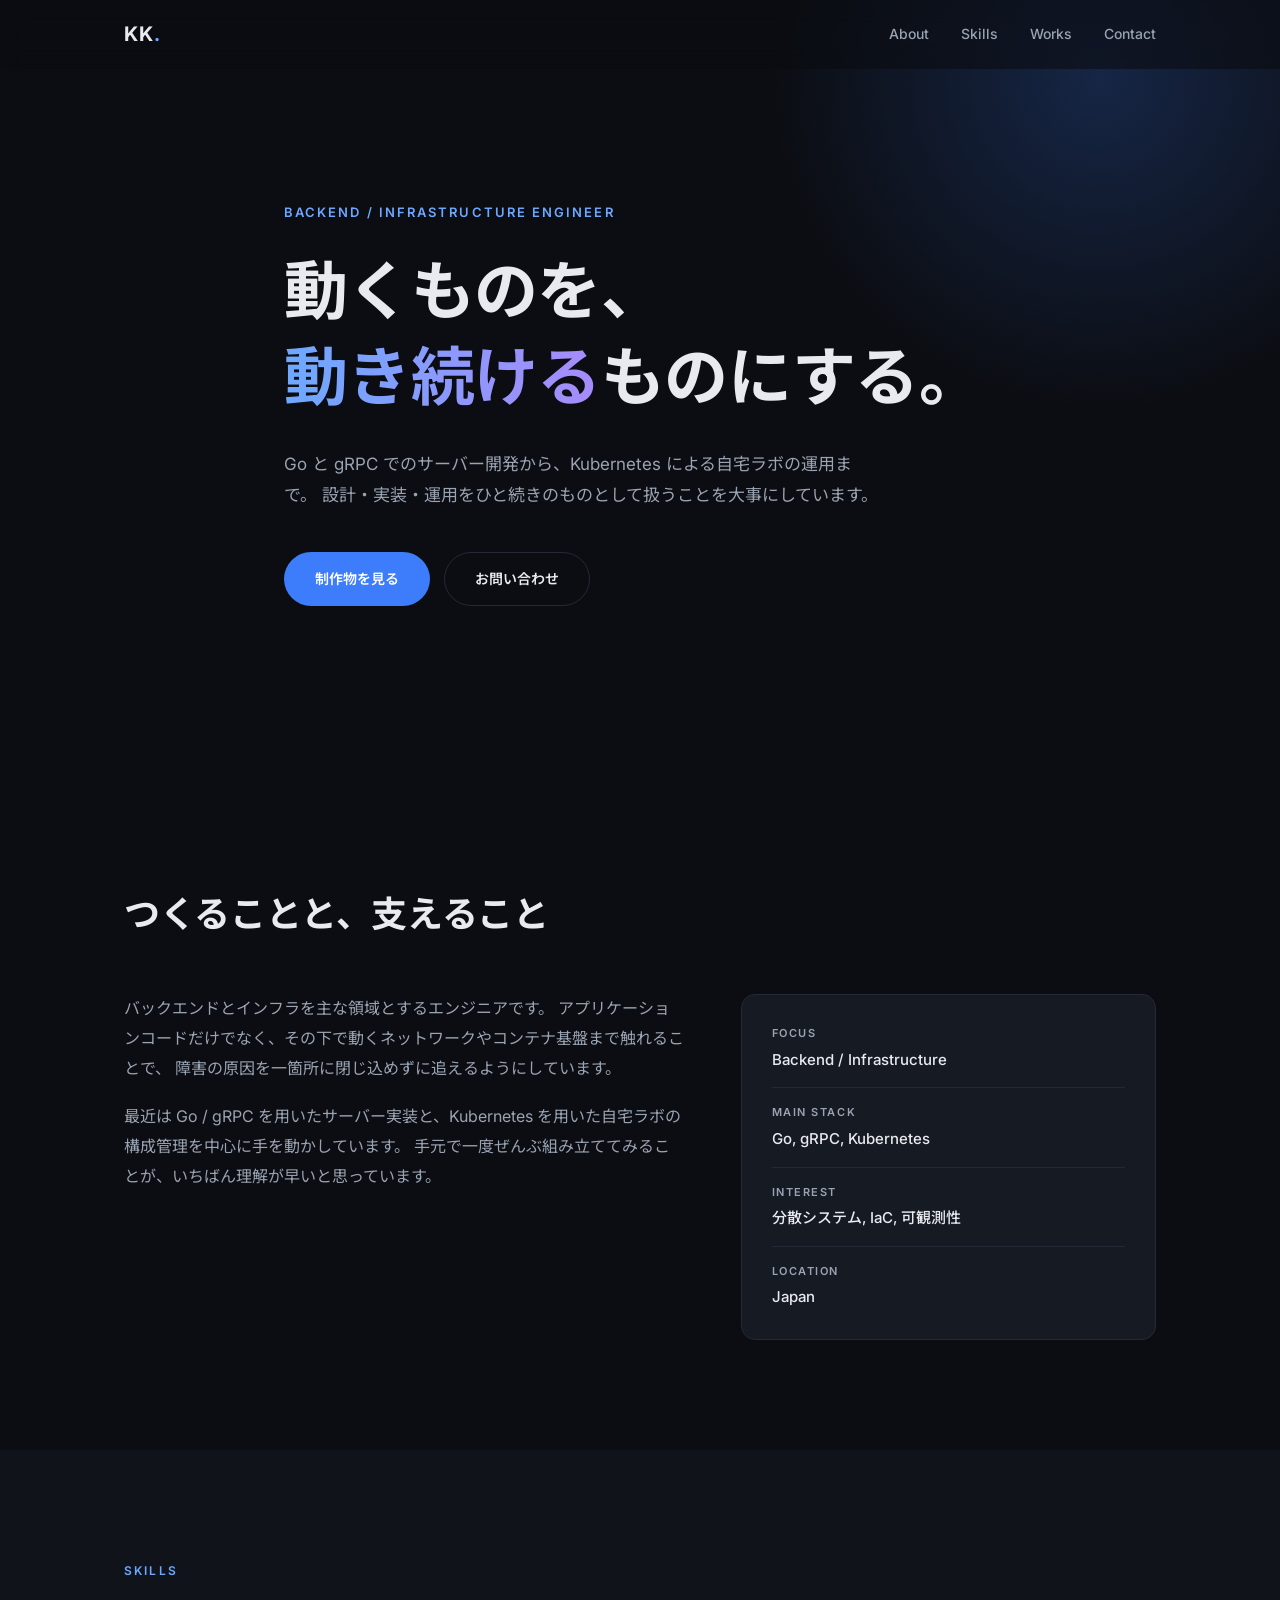
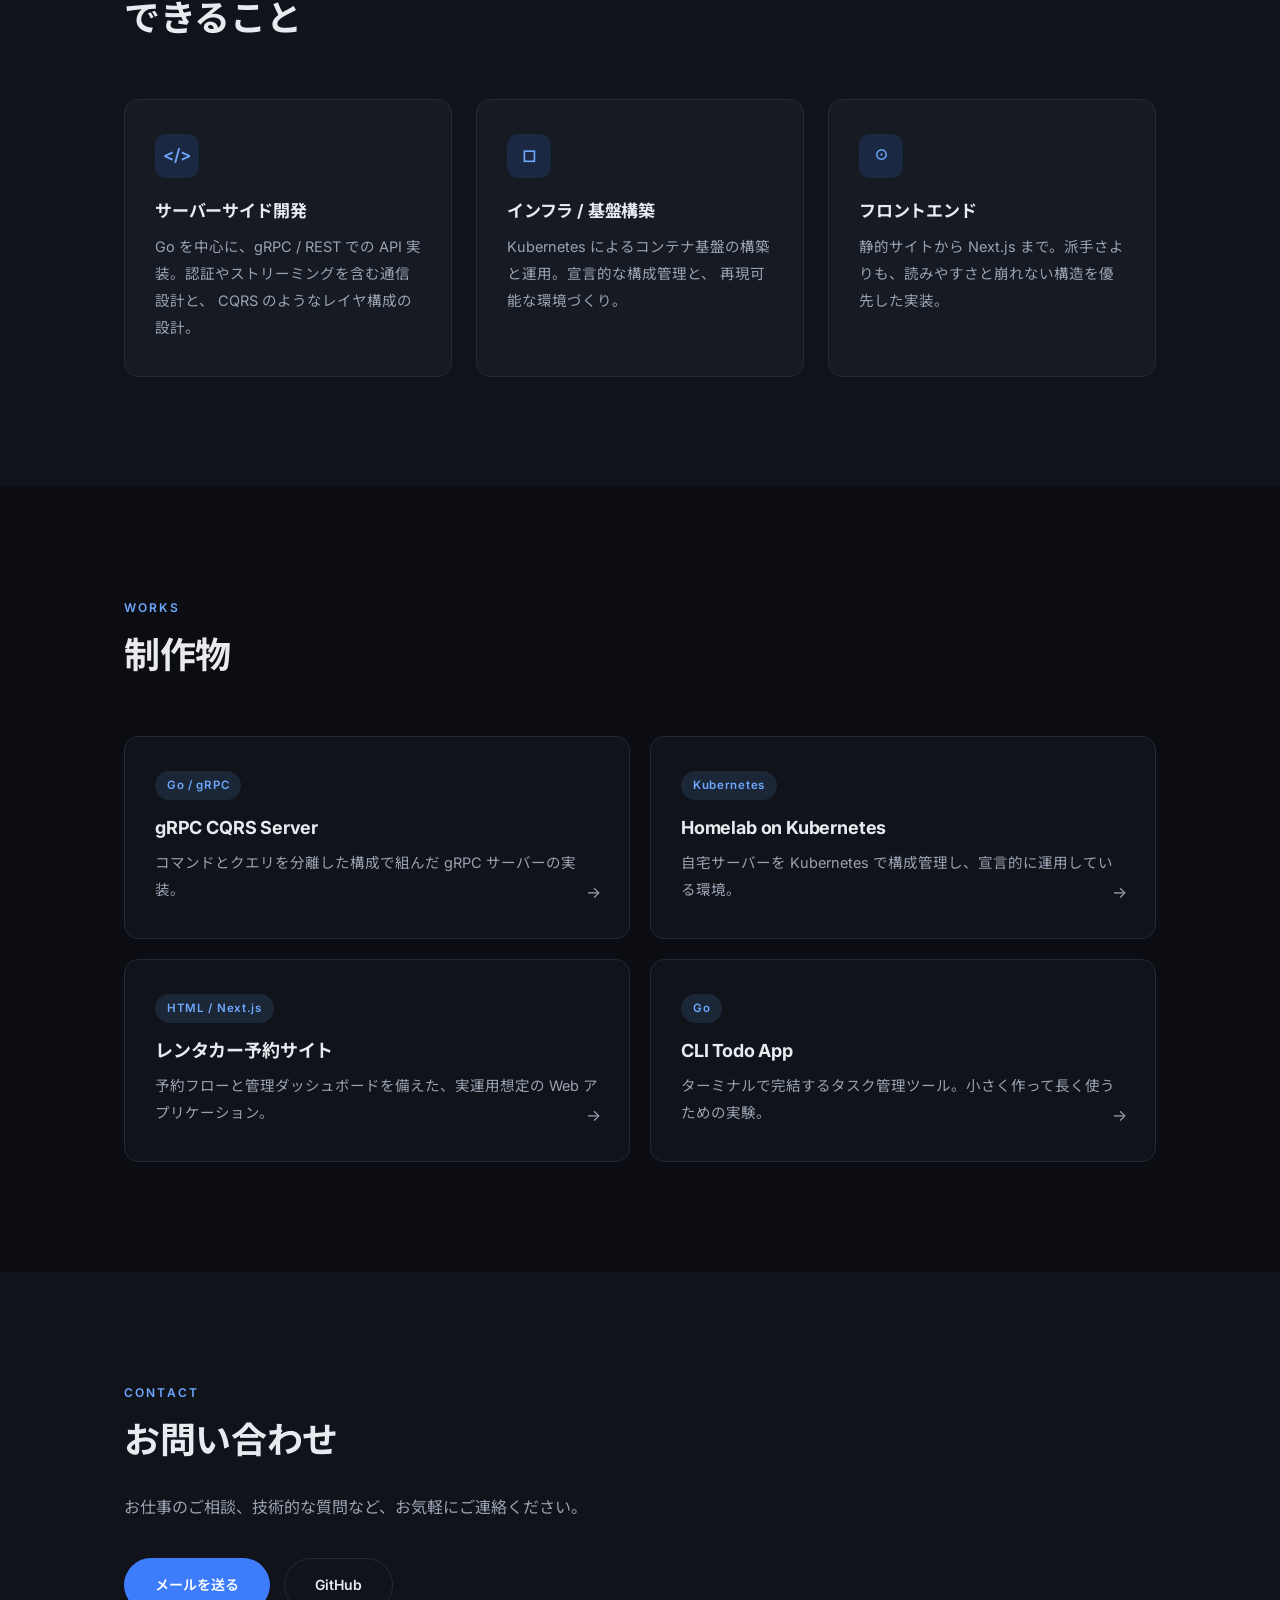
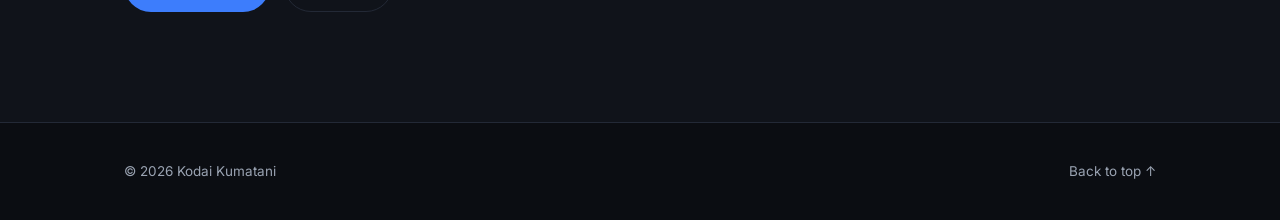
==== index.html @ 1d3bfd81 "Add static personal homepage Single-page HTML/CSS/JS site with no build step, ready for GitHub Pages" ====
<!DOCTYPE html>
<html lang="ja">
<head>
<meta charset="UTF-8">
<meta name="viewport" content="width=device-width, initial-scale=1">
<title>Kodai Kumatani — Backend / Infrastructure Engineer</title>
<meta name="description" content="バックエンドとインフラを中心に、Go・gRPC・Kubernetes を使ったシステム開発を行っています。">
<meta property="og:title" content="Kodai Kumatani">
<meta property="og:description" content="バックエンドとインフラを中心に、Go・gRPC・Kubernetes を使ったシステム開発を行っています。">
<meta property="og:type" content="website">
<link rel="preconnect" href="https://fonts.googleapis.com">
<link rel="preconnect" href="https://fonts.gstatic.com" crossorigin>
<link href="https://fonts.googleapis.com/css2?family=Inter:wght@400;500;600;700&family=Noto+Sans+JP:wght@400;500;700&display=swap" rel="stylesheet">
<link rel="stylesheet" href="css/style.css">
</head>
<body>

<header class="header" id="header">
  <div class="container header__inner">
    <a class="logo" href="#hero">KK<span class="logo__dot">.</span></a>
    <nav class="nav" id="nav">
      <a href="#about">About</a>
      <a href="#skills">Skills</a>
      <a href="#works">Works</a>
      <a href="#contact">Contact</a>
    </nav>
    <button class="burger" id="burger" aria-label="メニューを開く" aria-expanded="false">
      <span></span><span></span><span></span>
    </button>
  </div>
</header>

<main>

  <section class="hero" id="hero">
    <div class="container hero__inner">
      <p class="hero__eyebrow reveal">Backend / Infrastructure Engineer</p>
      <h1 class="hero__title reveal">
        動くものを、<br>
        <span class="hero__accent">動き続ける</span>ものにする。
      </h1>
      <p class="hero__lead reveal">
        Go と gRPC でのサーバー開発から、Kubernetes による自宅ラボの運用まで。
        設計・実装・運用をひと続きのものとして扱うことを大事にしています。
      </p>
      <div class="hero__actions reveal">
        <a class="btn btn--primary" href="#works">制作物を見る</a>
        <a class="btn btn--ghost" href="#contact">お問い合わせ</a>
      </div>
    </div>
    <div class="hero__glow" aria-hidden="true"></div>
  </section>

  <section class="section" id="about">
    <div class="container">
      <p class="section__label reveal">About</p>
      <h2 class="section__title reveal">つくることと、支えること</h2>
      <div class="about">
        <div class="about__body reveal">
          <p>
            バックエンドとインフラを主な領域とするエンジニアです。
            アプリケーションコードだけでなく、その下で動くネットワークやコンテナ基盤まで触れることで、
            障害の原因を一箇所に閉じ込めずに追えるようにしています。
          </p>
          <p>
            最近は Go / gRPC を用いたサーバー実装と、Kubernetes を用いた自宅ラボの構成管理を中心に手を動かしています。
            手元で一度ぜんぶ組み立ててみることが、いちばん理解が早いと思っています。
          </p>
        </div>
        <ul class="about__facts reveal">
          <li>
            <span class="about__key">Focus</span>
            <span class="about__val">Backend / Infrastructure</span>
          </li>
          <li>
            <span class="about__key">Main Stack</span>
            <span class="about__val">Go, gRPC, Kubernetes</span>
          </li>
          <li>
            <span class="about__key">Interest</span>
            <span class="about__val">分散システム, IaC, 可観測性</span>
          </li>
          <li>
            <span class="about__key">Location</span>
            <span class="about__val">Japan</span>
          </li>
        </ul>
      </div>
    </div>
  </section>

  <section class="section section--alt" id="skills">
    <div class="container">
      <p class="section__label reveal">Skills</p>
      <h2 class="section__title reveal">できること</h2>
      <div class="cards">
        <article class="card reveal">
          <div class="card__icon" aria-hidden="true">&lt;/&gt;</div>
          <h3 class="card__title">サーバーサイド開発</h3>
          <p class="card__text">
            Go を中心に、gRPC / REST での API 実装。認証やストリーミングを含む通信設計と、
            CQRS のようなレイヤ構成の設計。
          </p>
        </article>
        <article class="card reveal">
          <div class="card__icon" aria-hidden="true">&#9723;</div>
          <h3 class="card__title">インフラ / 基盤構築</h3>
          <p class="card__text">
            Kubernetes によるコンテナ基盤の構築と運用。宣言的な構成管理と、
            再現可能な環境づくり。
          </p>
        </article>
        <article class="card reveal">
          <div class="card__icon" aria-hidden="true">&#9737;</div>
          <h3 class="card__title">フロントエンド</h3>
          <p class="card__text">
            静的サイトから Next.js まで。派手さよりも、読みやすさと崩れない構造を優先した実装。
          </p>
        </article>
      </div>
    </div>
  </section>

  <section class="section" id="works">
    <div class="container">
      <p class="section__label reveal">Works</p>
      <h2 class="section__title reveal">制作物</h2>
      <div class="works">
        <a class="work reveal" href="#" >
          <span class="work__tag">Go / gRPC</span>
          <h3 class="work__title">gRPC CQRS Server</h3>
          <p class="work__text">コマンドとクエリを分離した構成で組んだ gRPC サーバーの実装。</p>
          <span class="work__arrow" aria-hidden="true">&rarr;</span>
        </a>
        <a class="work reveal" href="#">
          <span class="work__tag">Kubernetes</span>
          <h3 class="work__title">Homelab on Kubernetes</h3>
          <p class="work__text">自宅サーバーを Kubernetes で構成管理し、宣言的に運用している環境。</p>
          <span class="work__arrow" aria-hidden="true">&rarr;</span>
        </a>
        <a class="work reveal" href="#">
          <span class="work__tag">HTML / Next.js</span>
          <h3 class="work__title">レンタカー予約サイト</h3>
          <p class="work__text">予約フローと管理ダッシュボードを備えた、実運用想定の Web アプリケーション。</p>
          <span class="work__arrow" aria-hidden="true">&rarr;</span>
        </a>
        <a class="work reveal" href="#">
          <span class="work__tag">Go</span>
          <h3 class="work__title">CLI Todo App</h3>
          <p class="work__text">ターミナルで完結するタスク管理ツール。小さく作って長く使うための実験。</p>
          <span class="work__arrow" aria-hidden="true">&rarr;</span>
        </a>
      </div>
    </div>
  </section>

  <section class="section section--alt" id="contact">
    <div class="container">
      <p class="section__label reveal">Contact</p>
      <h2 class="section__title reveal">お問い合わせ</h2>
      <p class="contact__lead reveal">
        お仕事のご相談、技術的な質問など、お気軽にご連絡ください。
      </p>
      <div class="contact__actions reveal">
        <a class="btn btn--primary" href="mailto:example@example.com">メールを送る</a>
        <a class="btn btn--ghost" href="https://github.com/kodaikumatani" target="_blank" rel="noopener">GitHub</a>
      </div>
    </div>
  </section>

</main>

<footer class="footer">
  <div class="container footer__inner">
    <p class="footer__copy">&copy; <span id="year">2026</span> Kodai Kumatani</p>
    <a class="footer__top" href="#hero">Back to top &uarr;</a>
  </div>
</footer>

<script src="js/main.js"></script>
</body>
</html>
---- css/style.css ----
:root {
  --bg:            #0b0d12;
  --bg-alt:        #10131a;
  --surface:       #161a23;
  --border:        #232936;
  --text:          #e8eaef;
  --text-muted:    #9aa3b2;
  --accent:        #6ea8fe;
  --accent-strong: #3d7dfc;
  --max:           1080px;
  --radius:        14px;
  --font: "Inter", "Noto Sans JP", -apple-system, BlinkMacSystemFont, "Hiragino Kaku Gothic ProN", "Yu Gothic", sans-serif;
}

* { box-sizing: border-box; }

html {
  scroll-behavior: smooth;
}

body {
  margin: 0;
  background: var(--bg);
  color: var(--text);
  font-family: var(--font);
  font-size: 16px;
  line-height: 1.85;
  -webkit-font-smoothing: antialiased;
}

a { color: inherit; text-decoration: none; }
h1, h2, h3 { line-height: 1.35; margin: 0; letter-spacing: -0.01em; }
p { margin: 0 0 1.2em; }

.container {
  width: 100%;
  max-width: var(--max);
  margin: 0 auto;
  padding: 0 24px;
}

/* ---------- header ---------- */

.header {
  position: fixed;
  inset: 0 0 auto 0;
  z-index: 100;
  backdrop-filter: blur(12px);
  background: rgba(11, 13, 18, 0.6);
  border-bottom: 1px solid transparent;
  transition: background .3s ease, border-color .3s ease;
}

.header.is-scrolled {
  background: rgba(11, 13, 18, 0.88);
  border-bottom-color: var(--border);
}

.header__inner {
  display: flex;
  align-items: center;
  justify-content: space-between;
  height: 68px;
}

.logo {
  font-weight: 700;
  font-size: 20px;
  letter-spacing: 0.04em;
}

.logo__dot { color: var(--accent); }

.nav {
  display: flex;
  gap: 32px;
  font-size: 14px;
  font-weight: 500;
}

.nav a {
  color: var(--text-muted);
  transition: color .2s ease;
}

.nav a:hover { color: var(--text); }

.burger {
  display: none;
  flex-direction: column;
  gap: 5px;
  width: 40px;
  height: 40px;
  align-items: center;
  justify-content: center;
  background: none;
  border: 0;
  cursor: pointer;
}

.burger span {
  display: block;
  width: 22px;
  height: 2px;
  background: var(--text);
  transition: transform .25s ease, opacity .2s ease;
}

/* ---------- hero ---------- */

.hero {
  position: relative;
  overflow: hidden;
  padding: 200px 0 140px;
}

.hero__inner { position: relative; z-index: 1; max-width: 760px; }

.hero__eyebrow {
  margin: 0 0 24px;
  color: var(--accent);
  font-size: 13px;
  font-weight: 600;
  letter-spacing: 0.16em;
  text-transform: uppercase;
}

.hero__title {
  font-size: clamp(2.25rem, 6vw, 4rem);
  font-weight: 700;
  margin-bottom: 28px;
}

.hero__accent {
  background: linear-gradient(90deg, var(--accent) 0%, #a78bfa 100%);
  -webkit-background-clip: text;
  background-clip: text;
  color: transparent;
}

.hero__lead {
  color: var(--text-muted);
  font-size: 17px;
  max-width: 600px;
  margin-bottom: 40px;
}

.hero__actions { display: flex; flex-wrap: wrap; gap: 14px; }

.hero__glow {
  position: absolute;
  top: -280px;
  right: -180px;
  width: 720px;
  height: 720px;
  background: radial-gradient(circle, rgba(61, 125, 252, 0.22) 0%, transparent 65%);
  pointer-events: none;
}

/* ---------- buttons ---------- */

.btn {
  display: inline-flex;
  align-items: center;
  justify-content: center;
  padding: 13px 30px;
  border-radius: 999px;
  font-size: 14px;
  font-weight: 600;
  border: 1px solid transparent;
  transition: transform .2s ease, background .2s ease, border-color .2s ease;
}

.btn:hover { transform: translateY(-2px); }

.btn--primary {
  background: var(--accent-strong);
  color: #fff;
}

.btn--primary:hover { background: #5a90fd; }

.btn--ghost {
  border-color: var(--border);
  color: var(--text);
}

.btn--ghost:hover { border-color: var(--text-muted); }

/* ---------- sections ---------- */

.section { padding: 110px 0; }
.section--alt { background: var(--bg-alt); }

.section__label {
  margin: 0 0 12px;
  color: var(--accent);
  font-size: 12px;
  font-weight: 600;
  letter-spacing: 0.18em;
  text-transform: uppercase;
}

.section__title {
  font-size: clamp(1.6rem, 3.5vw, 2.25rem);
  font-weight: 700;
  margin-bottom: 56px;
}

/* ---------- about ---------- */

.about {
  display: grid;
  grid-template-columns: 1.35fr 1fr;
  gap: 56px;
  align-items: start;
}

.about__body p { color: var(--text-muted); }

.about__facts {
  list-style: none;
  margin: 0;
  padding: 28px 30px;
  background: var(--surface);
  border: 1px solid var(--border);
  border-radius: var(--radius);
}

.about__facts li {
  display: flex;
  flex-direction: column;
  gap: 2px;
  padding: 14px 0;
  border-bottom: 1px solid var(--border);
}

.about__facts li:last-child { border-bottom: 0; padding-bottom: 0; }
.about__facts li:first-child { padding-top: 0; }

.about__key {
  font-size: 11px;
  font-weight: 600;
  letter-spacing: 0.14em;
  text-transform: uppercase;
  color: var(--text-muted);
}

.about__val { font-size: 15px; font-weight: 500; }

/* ---------- cards ---------- */

.cards {
  display: grid;
  grid-template-columns: repeat(3, 1fr);
  gap: 24px;
}

.card {
  padding: 34px 30px;
  background: var(--surface);
  border: 1px solid var(--border);
  border-radius: var(--radius);
  transition: transform .25s ease, border-color .25s ease;
}

.card:hover { transform: translateY(-4px); border-color: #2e3648; }

.card__icon {
  display: flex;
  align-items: center;
  justify-content: center;
  width: 44px;
  height: 44px;
  margin-bottom: 22px;
  border-radius: 11px;
  background: rgba(61, 125, 252, 0.14);
  color: var(--accent);
  font-size: 17px;
  font-weight: 600;
}

.card__title { font-size: 17px; margin-bottom: 12px; }
.card__text { color: var(--text-muted); font-size: 14.5px; margin: 0; }

/* ---------- works ---------- */

.works {
  display: grid;
  grid-template-columns: repeat(2, 1fr);
  gap: 20px;
}

.work {
  position: relative;
  display: block;
  padding: 32px 30px 34px;
  background: var(--bg-alt);
  border: 1px solid var(--border);
  border-radius: var(--radius);
  overflow: hidden;
  transition: transform .25s ease, border-color .25s ease;
}

.work::before {
  content: "";
  position: absolute;
  inset: 0 auto 0 0;
  width: 3px;
  background: linear-gradient(180deg, var(--accent), #a78bfa);
  opacity: 0;
  transition: opacity .25s ease;
}

.work:hover { transform: translateY(-4px); border-color: #2e3648; }
.work:hover::before { opacity: 1; }
.work:hover .work__arrow { transform: translateX(4px); color: var(--accent); }

.work__tag {
  display: inline-block;
  margin-bottom: 16px;
  padding: 4px 12px;
  border-radius: 999px;
  background: rgba(110, 168, 254, 0.12);
  color: var(--accent);
  font-size: 11.5px;
  font-weight: 600;
  letter-spacing: 0.06em;
}

.work__title { font-size: 18px; margin-bottom: 10px; }
.work__text { color: var(--text-muted); font-size: 14.5px; margin: 0; }

.work__arrow {
  position: absolute;
  right: 28px;
  bottom: 30px;
  color: var(--text-muted);
  transition: transform .25s ease, color .25s ease;
}

/* ---------- contact ---------- */

.contact__lead {
  color: var(--text-muted);
  max-width: 520px;
  margin-top: -28px;
  margin-bottom: 36px;
}

.contact__actions { display: flex; flex-wrap: wrap; gap: 14px; }

/* ---------- footer ---------- */

.footer {
  padding: 36px 0;
  border-top: 1px solid var(--border);
}

.footer__inner {
  display: flex;
  align-items: center;
  justify-content: space-between;
  gap: 16px;
}

.footer__copy, .footer__top {
  margin: 0;
  color: var(--text-muted);
  font-size: 13.5px;
}

.footer__top:hover { color: var(--text); }

/* ---------- reveal animation ---------- */

.reveal {
  opacity: 0;
  transform: translateY(18px);
  transition: opacity .6s ease, transform .6s ease;
}

.reveal.is-visible { opacity: 1; transform: none; }

@media (prefers-reduced-motion: reduce) {
  html { scroll-behavior: auto; }
  .reveal { opacity: 1; transform: none; transition: none; }
  .btn:hover, .card:hover, .work:hover { transform: none; }
}

/* ---------- responsive ---------- */

@media (max-width: 860px) {
  .about { grid-template-columns: 1fr; gap: 36px; }
  .cards { grid-template-columns: 1fr; }
  .works { grid-template-columns: 1fr; }
}

@media (max-width: 680px) {
  .burger { display: flex; }

  .nav {
    position: fixed;
    inset: 68px 0 auto 0;
    flex-direction: column;
    gap: 0;
    padding: 8px 24px 24px;
    background: rgba(11, 13, 18, 0.97);
    border-bottom: 1px solid var(--border);
    transform: translateY(-12px);
    opacity: 0;
    pointer-events: none;
    transition: opacity .2s ease, transform .2s ease;
  }

  .nav a { padding: 15px 0; font-size: 16px; }

  .nav.is-open {
    transform: none;
    opacity: 1;
    pointer-events: auto;
  }

  .burger.is-open span:nth-child(1) { transform: translateY(7px) rotate(45deg); }
  .burger.is-open span:nth-child(2) { opacity: 0; }
  .burger.is-open span:nth-child(3) { transform: translateY(-7px) rotate(-45deg); }

  .hero { padding: 150px 0 100px; }
  .section { padding: 80px 0; }
  .section__title { margin-bottom: 40px; }
  .footer__inner { flex-direction: column; align-items: flex-start; }
}
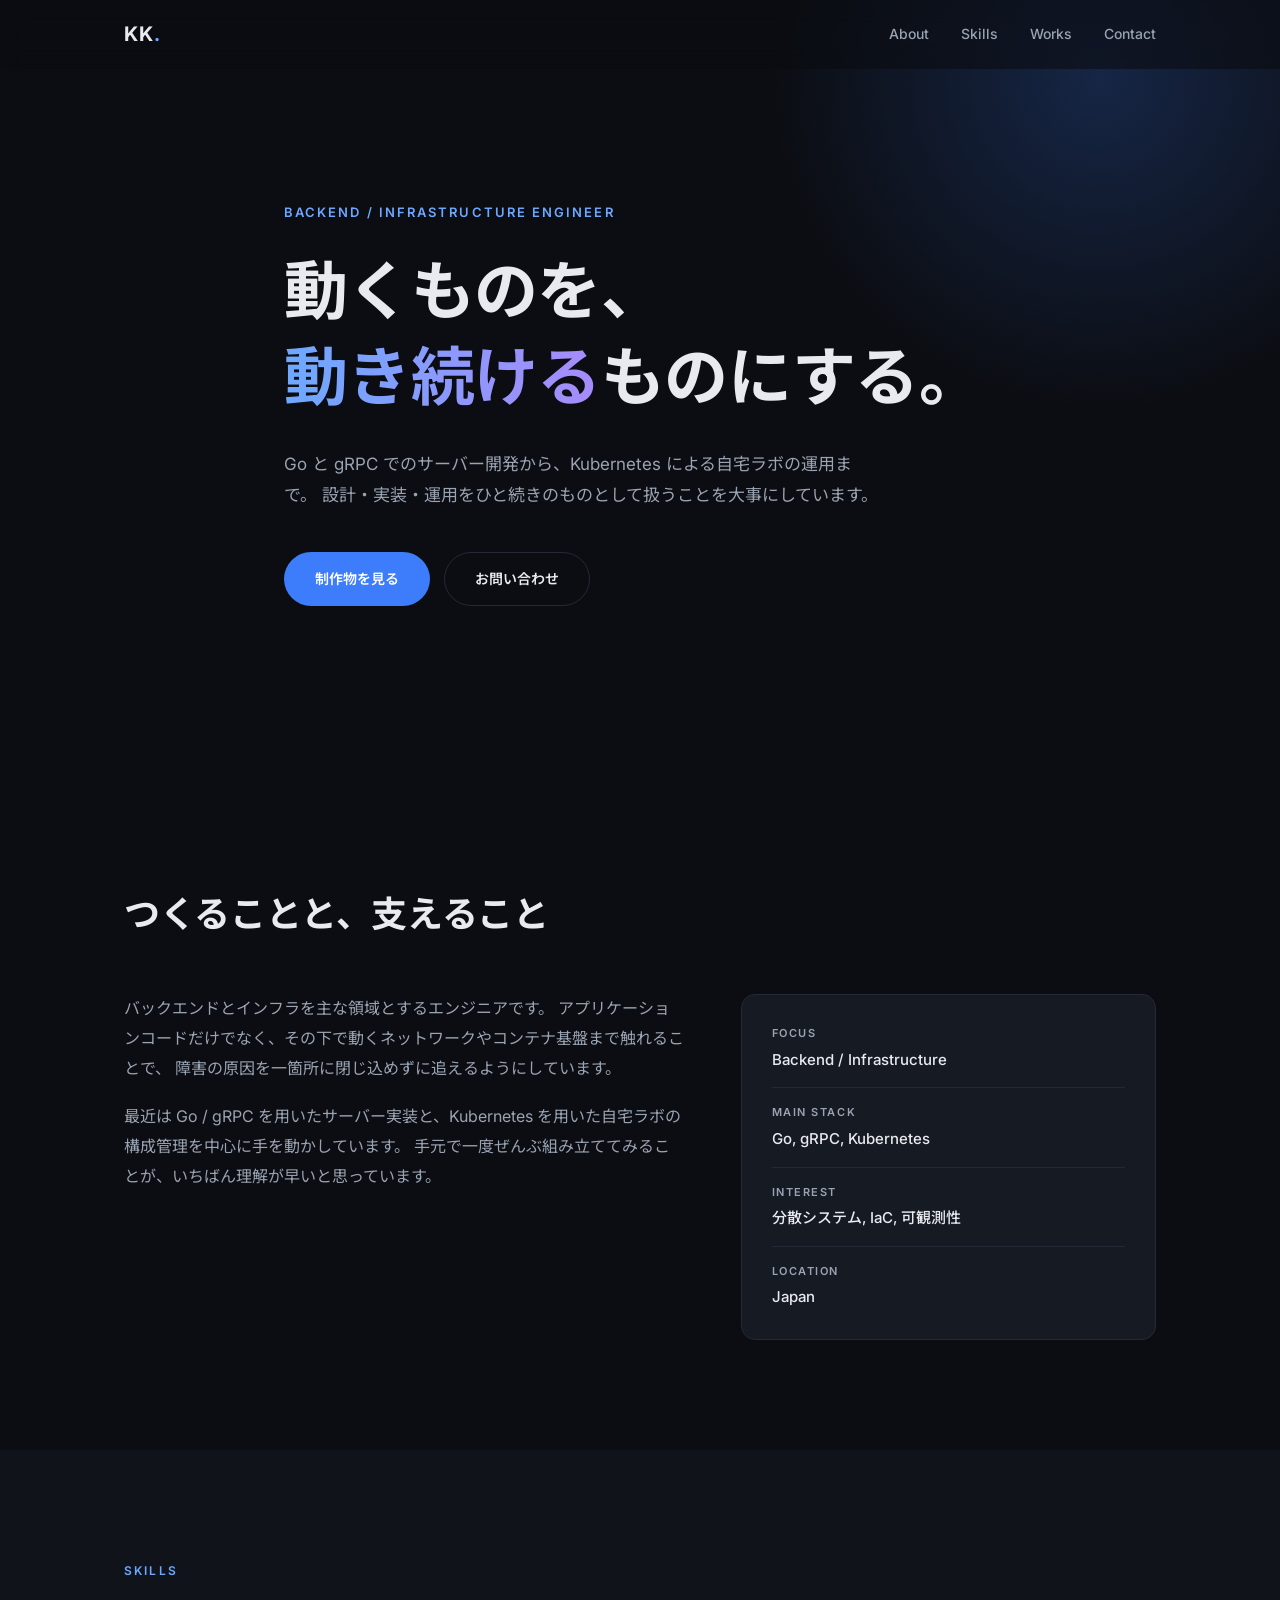
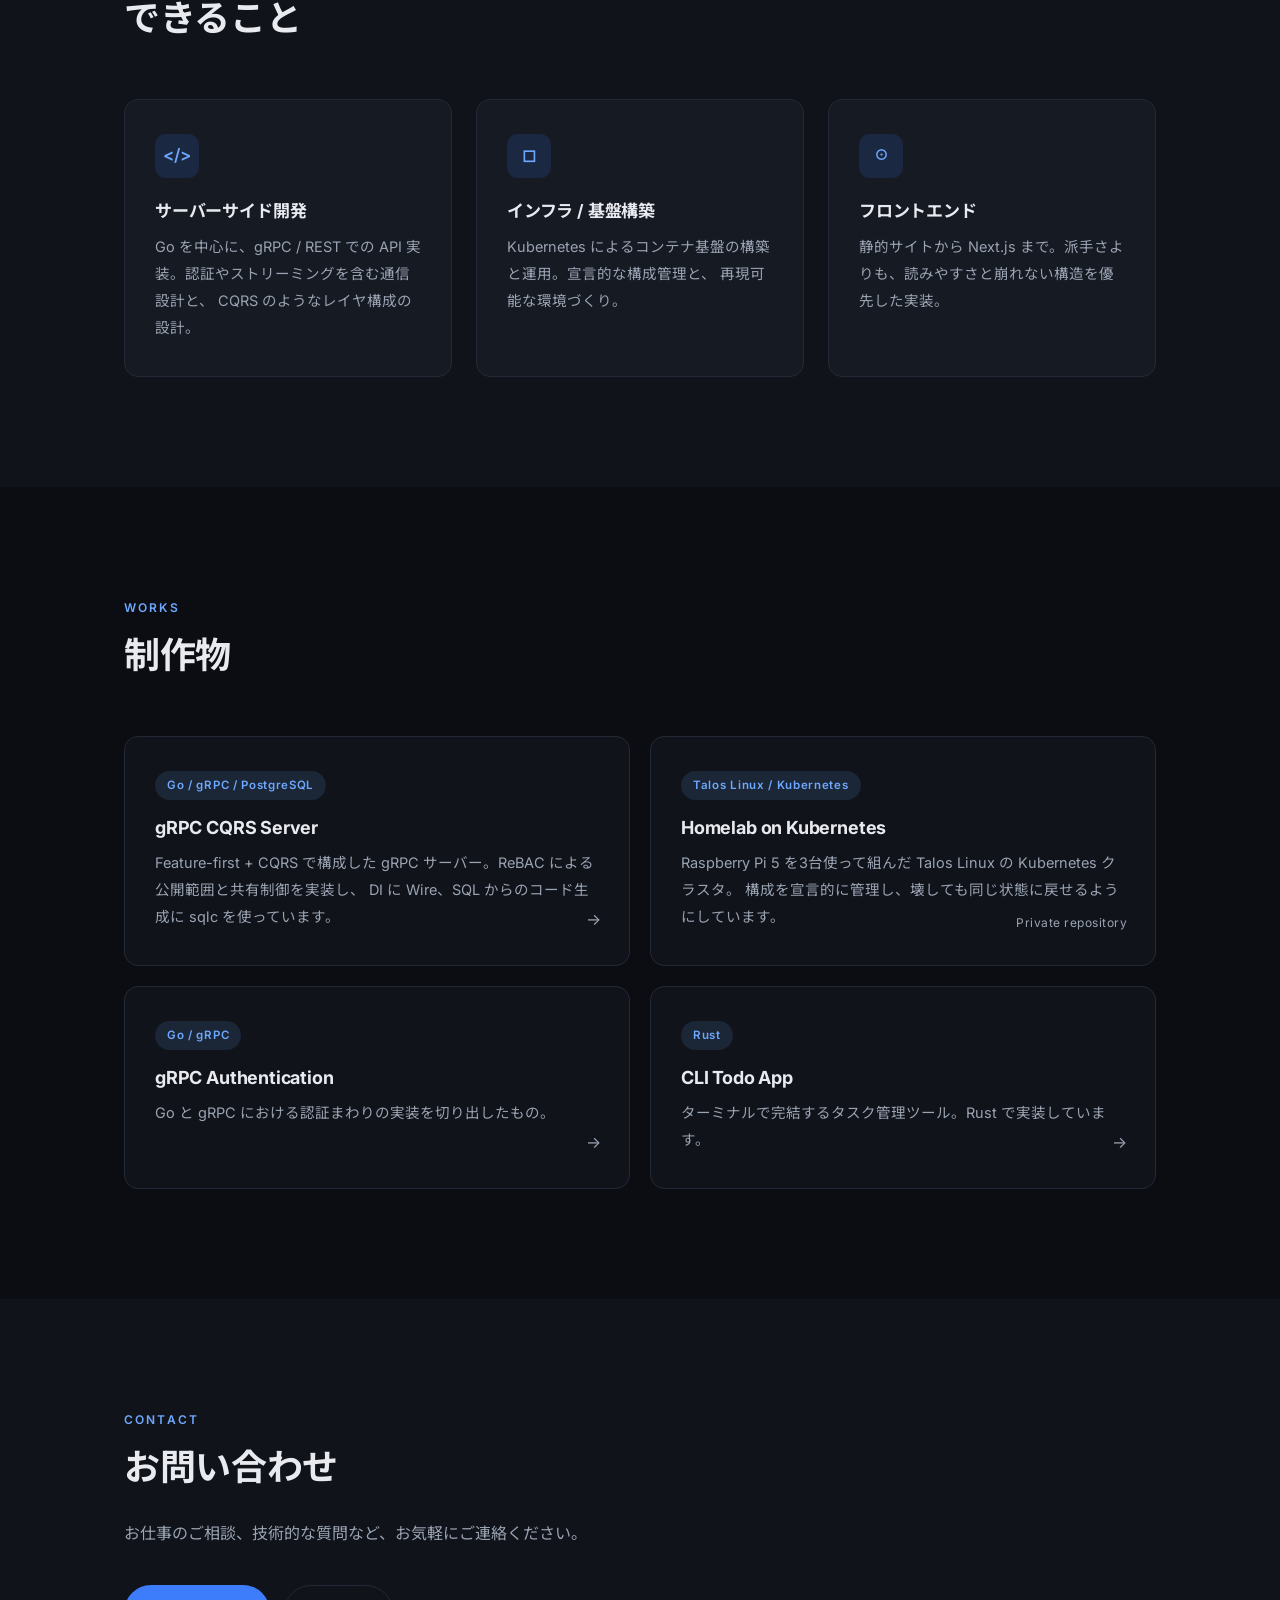
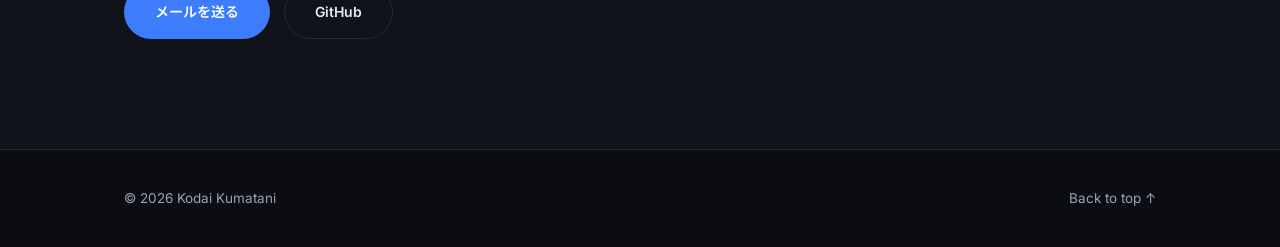
==== commit c71ed86a: "Fill in Works section with real repositories Replace the placeholder href="#" links with the actual " ====
--- a/index.html
+++ b/index.html
@@ -126,28 +126,34 @@
       <p class="section__label reveal">Works</p>
       <h2 class="section__title reveal">制作物</h2>
       <div class="works">
-        <a class="work reveal" href="#" >
-          <span class="work__tag">Go / gRPC</span>
+        <a class="work reveal" href="https://github.com/kodaikumatani/grpc-cqrs-go" target="_blank" rel="noopener">
+          <span class="work__tag">Go / gRPC / PostgreSQL</span>
           <h3 class="work__title">gRPC CQRS Server</h3>
-          <p class="work__text">コマンドとクエリを分離した構成で組んだ gRPC サーバーの実装。</p>
+          <p class="work__text">
+            Feature-first + CQRS で構成した gRPC サーバー。ReBAC による公開範囲と共有制御を実装し、
+            DI に Wire、SQL からのコード生成に sqlc を使っています。
+          </p>
           <span class="work__arrow" aria-hidden="true">&rarr;</span>
         </a>
-        <a class="work reveal" href="#">
-          <span class="work__tag">Kubernetes</span>
+        <div class="work work--private reveal">
+          <span class="work__tag">Talos Linux / Kubernetes</span>
           <h3 class="work__title">Homelab on Kubernetes</h3>
-          <p class="work__text">自宅サーバーを Kubernetes で構成管理し、宣言的に運用している環境。</p>
+          <p class="work__text">
+            Raspberry Pi 5 を3台使って組んだ Talos Linux の Kubernetes クラスタ。
+            構成を宣言的に管理し、壊しても同じ状態に戻せるようにしています。
+          </p>
+          <span class="work__note">Private repository</span>
+        </div>
+        <a class="work reveal" href="https://github.com/kodaikumatani/grpc-authentication-go" target="_blank" rel="noopener">
+          <span class="work__tag">Go / gRPC</span>
+          <h3 class="work__title">gRPC Authentication</h3>
+          <p class="work__text">Go と gRPC における認証まわりの実装を切り出したもの。</p>
           <span class="work__arrow" aria-hidden="true">&rarr;</span>
         </a>
-        <a class="work reveal" href="#">
-          <span class="work__tag">HTML / Next.js</span>
-          <h3 class="work__title">レンタカー予約サイト</h3>
-          <p class="work__text">予約フローと管理ダッシュボードを備えた、実運用想定の Web アプリケーション。</p>
-          <span class="work__arrow" aria-hidden="true">&rarr;</span>
-        </a>
-        <a class="work reveal" href="#">
-          <span class="work__tag">Go</span>
+        <a class="work reveal" href="https://github.com/kodaikumatani/cli-todo-app" target="_blank" rel="noopener">
+          <span class="work__tag">Rust</span>
           <h3 class="work__title">CLI Todo App</h3>
-          <p class="work__text">ターミナルで完結するタスク管理ツール。小さく作って長く使うための実験。</p>
+          <p class="work__text">ターミナルで完結するタスク管理ツール。Rust で実装しています。</p>
           <span class="work__arrow" aria-hidden="true">&rarr;</span>
         </a>
       </div>
--- a/css/style.css
+++ b/css/style.css
@@ -337,6 +337,20 @@
   bottom: 30px;
   color: var(--text-muted);
   transition: transform .25s ease, color .25s ease;
+}
+
+/* リンク先が非公開のカード（リンクにしない） */
+.work--private { cursor: default; }
+.work--private:hover { transform: none; border-color: var(--border); }
+.work--private:hover::before { opacity: 0; }
+
+.work__note {
+  position: absolute;
+  right: 28px;
+  bottom: 30px;
+  color: var(--text-muted);
+  font-size: 12px;
+  letter-spacing: 0.04em;
 }
 
 /* ---------- contact ---------- */
